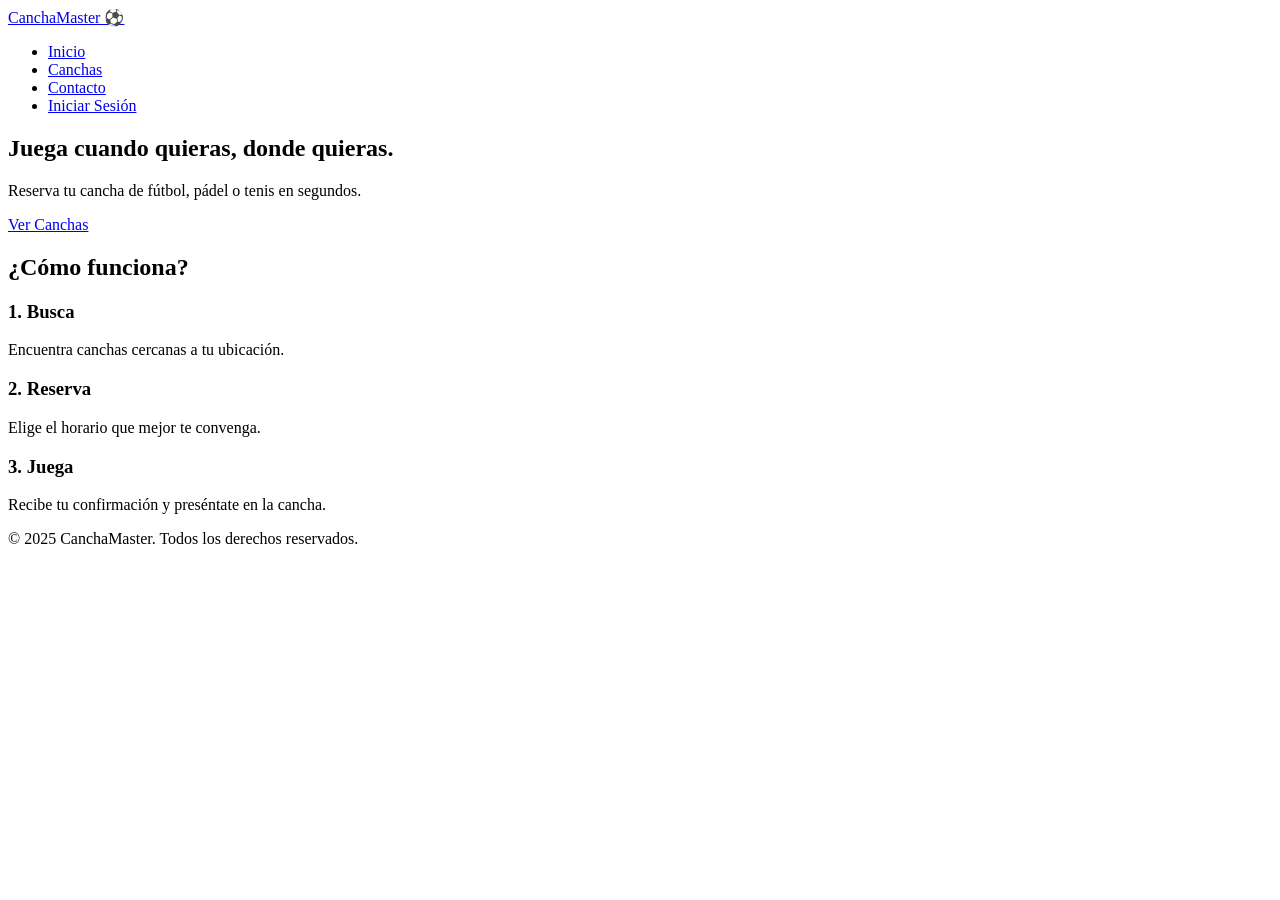
==== index.html @ c3189881 "Subiendo parte del Frontend" ====
<!DOCTYPE html>
<html lang="es">
<head>
    <meta charset="UTF-8">
    <meta name="viewport" content="width=device-width, initial-scale=1.0">
    <title>CanchaMaster | Inicio</title>
    <link rel="stylesheet" href="css/style.css">
</head>
<body>
    <header class="main-header">
        <div class="container nav-container">
            <a href="index.html" class="logo">CanchaMaster ⚽</a>
            <nav class="main-nav">
                <ul>
                    <li><a href="index.html" class="active">Inicio</a></li>
                    <li><a href="canchas.html">Canchas</a></li>
                    <li><a href="contacto.html">Contacto</a></li>
                    <li><a href="login.html" class="btn-nav">Iniciar Sesión</a></li>
                </ul>
            </nav>
        </div>
    </header>

    <main>
        <section class="hero">
            <div class="container hero-content">
                <h1>Juega cuando quieras, donde quieras.</h1>
                <p>Reserva tu cancha de fútbol, pádel o tenis en segundos.</p>
                <a href="canchas.html" class="btn btn-primary">Ver Canchas</a>
            </div>
        </section>

        <section class="container features">
            <h2>¿Cómo funciona?</h2>
            <div class="grid-3">
                <article class="feature-item">
                    <h3>1. Busca</h3>
                    <p>Encuentra canchas cercanas a tu ubicación.</p>
                </article>
                <article class="feature-item">
                    <h3>2. Reserva</h3>
                    <p>Elige el horario que mejor te convenga.</p>
                </article>
                <article class="feature-item">
                    <h3>3. Juega</h3>
                    <p>Recibe tu confirmación y preséntate en la cancha.</p>
                </article>
            </div>
        </section>
    </main>

    <footer>
        <div class="container">
            <p>&copy; 2025 CanchaMaster. Todos los derechos reservados.</p>
        </div>
    </footer>
</body>
</html>
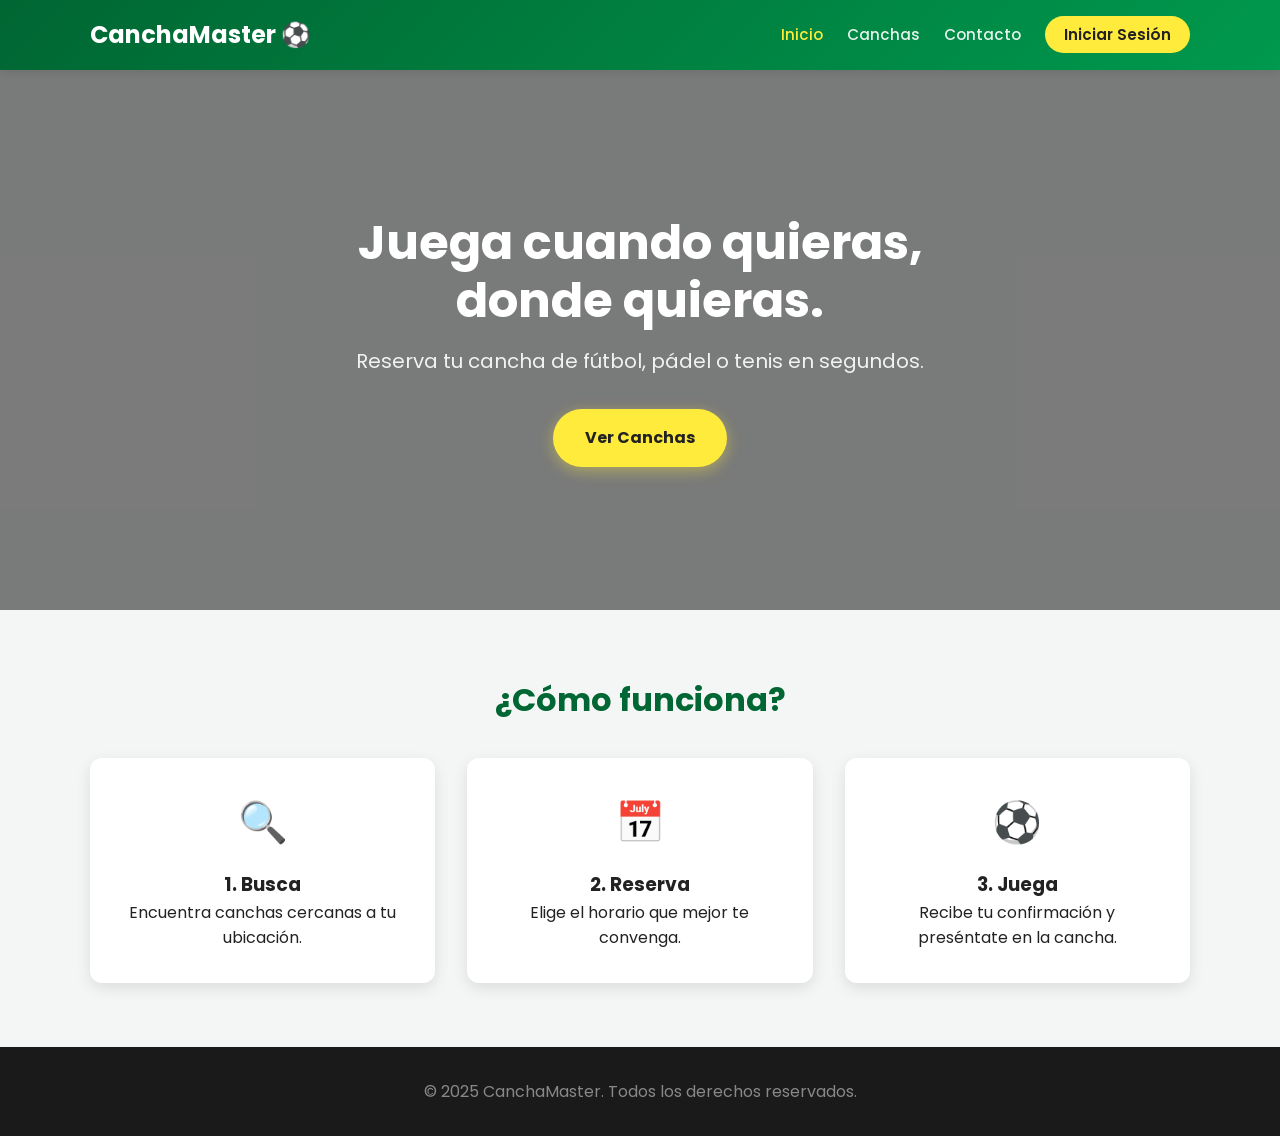
==== commit b34cf832: "Version final" ====
--- a/index.html
+++ b/index.html
@@ -15,7 +15,7 @@
                     <li><a href="index.html" class="active">Inicio</a></li>
                     <li><a href="canchas.html">Canchas</a></li>
                     <li><a href="contacto.html">Contacto</a></li>
-                    <li><a href="login.html" class="btn-nav">Iniciar Sesión</a></li>
+                    <li><a href="login.html" class="btn btn-nav">Iniciar Sesión</a></li>
                 </ul>
             </nav>
         </div>
@@ -23,25 +23,29 @@
 
     <main>
         <section class="hero">
-            <div class="container hero-content">
-                <h1>Juega cuando quieras, donde quieras.</h1>
-                <p>Reserva tu cancha de fútbol, pádel o tenis en segundos.</p>
-                <a href="canchas.html" class="btn btn-primary">Ver Canchas</a>
+            <div class="hero-overlay"> <div class="container hero-content">
+                    <h1>Juega cuando quieras, donde quieras.</h1>
+                    <p>Reserva tu cancha de fútbol, pádel o tenis en segundos.</p>
+                    <a href="canchas.html" class="btn btn-primary">Ver Canchas</a>
+                </div>
             </div>
         </section>
 
         <section class="container features">
-            <h2>¿Cómo funciona?</h2>
-            <div class="grid-3">
+            <h2 class="section-title">¿Cómo funciona?</h2>
+            <div class="grid-3 features-grid">
                 <article class="feature-item">
+                    <div class="icon">🔍</div>
                     <h3>1. Busca</h3>
                     <p>Encuentra canchas cercanas a tu ubicación.</p>
                 </article>
                 <article class="feature-item">
+                    <div class="icon">📅</div>
                     <h3>2. Reserva</h3>
                     <p>Elige el horario que mejor te convenga.</p>
                 </article>
                 <article class="feature-item">
+                    <div class="icon">⚽</div>
                     <h3>3. Juega</h3>
                     <p>Recibe tu confirmación y preséntate en la cancha.</p>
                 </article>
@@ -49,10 +53,12 @@
         </section>
     </main>
 
-    <footer>
+    <footer class="main-footer">
         <div class="container">
             <p>&copy; 2025 CanchaMaster. Todos los derechos reservados.</p>
         </div>
     </footer>
+    
+    <script src="js/app.js" defer></script>
 </body>
 </html>
--- a/css/style.css
+++ b/css/style.css
@@ -0,0 +1,445 @@
+/* === 🎨 VARIABLES Y RESET === */
+@import url('https://fonts.googleapis.com/css2?family=Poppins:wght@300;400;600;700&display=swap');
+
+:root {
+  --primary-color: #006633;
+  --primary-dark: #004d26;
+  --accent-color: #ffeb3b;
+  --accent-hover: #fdd835;
+  --text-dark: #222;
+  --text-light: #666;
+  --bg-light: #f4f6f5;
+  --white: #ffffff;
+  --shadow: 0 5px 15px rgba(0, 0, 0, 0.1);
+  --radius: 12px;
+}
+
+* {
+  margin: 0;
+  padding: 0;
+  box-sizing: border-box;
+  font-family: "Poppins", sans-serif;
+}
+
+body {
+  background-color: var(--bg-light);
+  color: var(--text-dark);
+  line-height: 1.6;
+  display: flex;
+  flex-direction: column;
+  min-height: 100vh; /* Asegura que el footer baje */
+}
+
+/* === 🧭 LAYOUT PRINCIPAL === */
+.container {
+  width: 90%;
+  max-width: 1100px;
+  margin: 0 auto;
+}
+
+main {
+  flex: 1; /* Empuja el footer hacia abajo */
+}
+
+/* === ⚽ ENCABEZADO === */
+.main-header {
+  background: linear-gradient(135deg, var(--primary-color), #00994d);
+  color: var(--white);
+  padding: 1rem 0;
+  position: sticky;
+  top: 0;
+  z-index: 100;
+  box-shadow: 0 2px 10px rgba(0,0,0,0.1);
+}
+
+.nav-container {
+  display: flex;
+  justify-content: space-between;
+  align-items: center;
+}
+
+.logo {
+  font-size: 1.5rem;
+  font-weight: 700;
+  color: var(--white);
+  text-decoration: none;
+  display: flex;
+  align-items: center;
+  gap: 8px;
+}
+
+.main-nav ul {
+  display: flex;
+  list-style: none;
+  gap: 1.5rem;
+  align-items: center;
+}
+
+.main-nav a {
+  color: rgba(255, 255, 255, 0.9);
+  text-decoration: none;
+  font-weight: 500;
+  font-size: 0.95rem;
+  transition: color 0.3s;
+}
+
+.main-nav a:hover,
+.main-nav a.active {
+  color: var(--accent-color);
+}
+
+.btn-nav {
+  background: var(--accent-color);
+  color: var(--text-dark) !important; /* Fuerza el color negro */
+  padding: 0.5rem 1.2rem;
+  border-radius: 50px;
+  font-weight: 600 !important;
+  transition: transform 0.2s, background 0.3s;
+}
+
+.btn-nav:hover {
+  background: var(--accent-hover);
+  transform: translateY(-2px);
+}
+
+/* === 🏟️ HERO SECTION === */
+.hero {
+  background: url("https://images.unsplash.com/photo-1529900748604-07564a03e7a6?auto=format&fit=crop&w=1600&q=80") center/cover no-repeat;
+  color: var(--white);
+  text-align: center;
+  position: relative;
+  /* Altura mínima para verse imponente */
+  min-height: 60vh; 
+  display: flex;
+  align-items: center;
+  justify-content: center;
+}
+
+.hero-overlay {
+  background: rgba(0, 0, 0, 0.5); /* Oscurece la imagen */
+  width: 100%;
+  height: 100%;
+  position: absolute;
+  top: 0;
+  left: 0;
+  display: flex;
+  align-items: center;
+  justify-content: center;
+}
+
+.hero-content {
+  position: relative;
+  z-index: 2;
+  max-width: 700px;
+}
+
+.hero h1 {
+  font-size: 3rem;
+  margin-bottom: 1rem;
+  line-height: 1.2;
+}
+
+.hero p {
+  font-size: 1.25rem;
+  margin-bottom: 2rem;
+  opacity: 0.9;
+}
+
+.btn-primary {
+  display: inline-block;
+  background: var(--accent-color);
+  color: var(--text-dark);
+  padding: 1rem 2rem;
+  border-radius: 50px;
+  text-decoration: none;
+  font-weight: 700;
+  border: none;
+  cursor: pointer;
+  transition: all 0.3s ease;
+  box-shadow: 0 4px 15px rgba(255, 235, 59, 0.4);
+}
+
+.btn-primary:hover {
+  background: var(--accent-hover);
+  transform: translateY(-3px);
+  box-shadow: 0 6px 20px rgba(255, 235, 59, 0.6);
+}
+
+.btn-block {
+  display: block;
+  width: 100%;
+  text-align: center;
+}
+
+/* === ⚙️ SECCIONES GENERALES === */
+.page-title {
+  text-align: center;
+  color: var(--primary-color);
+  margin-bottom: 0.5rem;
+  font-size: 2.2rem;
+}
+
+.page-subtitle {
+  text-align: center;
+  color: var(--text-light);
+  margin-bottom: 3rem;
+}
+
+.section-title {
+    text-align: center;
+    font-size: 2rem;
+    margin-bottom: 2rem;
+    color: var(--primary-color);
+}
+
+/* Features Grid */
+.features {
+    padding: 4rem 0;
+}
+.features-grid {
+    display: grid;
+    grid-template-columns: repeat(auto-fit, minmax(250px, 1fr));
+    gap: 2rem;
+}
+.feature-item {
+    background: var(--white);
+    padding: 2rem;
+    border-radius: var(--radius);
+    text-align: center;
+    box-shadow: var(--shadow);
+    transition: transform 0.3s;
+}
+.feature-item:hover {
+    transform: translateY(-5px);
+}
+.feature-item .icon {
+    font-size: 2.5rem;
+    margin-bottom: 1rem;
+}
+
+/* === 🏐 TARJETAS DE CANCHAS === */
+.canchas-grid {
+  display: grid;
+  grid-template-columns: repeat(auto-fill, minmax(300px, 1fr));
+  gap: 2rem;
+  margin-bottom: 3rem;
+}
+
+.cancha-card {
+  background: var(--white);
+  border-radius: var(--radius);
+  overflow: hidden; /* Para que la imagen respete el borde redondeado */
+  box-shadow: var(--shadow);
+  transition: transform 0.3s, box-shadow 0.3s;
+  display: flex;
+  flex-direction: column;
+}
+
+.cancha-card:hover {
+  transform: translateY(-5px);
+  box-shadow: 0 10px 25px rgba(0,0,0,0.15);
+}
+
+.card-image {
+  height: 200px;
+  position: relative;
+}
+
+.card-image img {
+  width: 100%;
+  height: 100%;
+  object-fit: cover;
+}
+
+.badge {
+  position: absolute;
+  top: 10px;
+  right: 10px;
+  background: var(--accent-color);
+  color: var(--text-dark);
+  padding: 4px 10px;
+  border-radius: 20px;
+  font-size: 0.8rem;
+  font-weight: 700;
+}
+
+.card-content {
+  padding: 1.5rem;
+  flex: 1; /* Ocupa el espacio restante */
+  display: flex;
+  flex-direction: column;
+}
+
+.card-content h2 {
+  font-size: 1.3rem;
+  margin-bottom: 0.5rem;
+  color: var(--primary-color);
+}
+
+.card-content p {
+  font-size: 0.9rem;
+  color: var(--text-light);
+  margin-bottom: 1rem;
+  flex-grow: 1;
+}
+
+.card-content .price {
+  font-size: 1.1rem;
+  color: var(--text-dark);
+  margin-bottom: 1.5rem;
+}
+
+/* === 📅 RESERVA LAYOUT (2 Columnas) === */
+.reserva-layout {
+  display: grid;
+  grid-template-columns: 2fr 1fr; /* Izquierda ancho, derecha angosto */
+  gap: 2rem;
+  align-items: start;
+}
+
+.reserva-form-container {
+  background: var(--white);
+  padding: 2rem;
+  border-radius: var(--radius);
+  box-shadow: var(--shadow);
+}
+
+.reserva-summary {
+  background: var(--primary-color);
+  color: var(--white);
+  padding: 2rem;
+  border-radius: var(--radius);
+  box-shadow: var(--shadow);
+  position: sticky;
+  top: 100px; /* Se queda fijo al hacer scroll */
+}
+
+.reserva-summary h3 {
+  border-bottom: 1px solid rgba(255,255,255,0.3);
+  padding-bottom: 1rem;
+  margin-bottom: 1rem;
+}
+
+/* === 📝 FORMULARIOS === */
+.form-group {
+  margin-bottom: 1.2rem;
+}
+
+.form-row {
+  display: grid;
+  grid-template-columns: 1fr 1fr;
+  gap: 1rem;
+}
+
+label {
+  display: block;
+  margin-bottom: 0.5rem;
+  font-weight: 600;
+  font-size: 0.9rem;
+}
+
+.form-control {
+  width: 100%;
+  padding: 0.8rem;
+  border: 1px solid #ddd;
+  border-radius: 8px;
+  font-size: 1rem;
+  transition: border-color 0.3s;
+}
+
+.form-control:focus {
+  outline: none;
+  border-color: var(--primary-color);
+  box-shadow: 0 0 0 3px rgba(0, 102, 51, 0.1);
+}
+
+fieldset {
+  border: 1px solid #eee;
+  border-radius: 8px;
+  padding: 1.5rem;
+  margin-bottom: 2rem;
+}
+
+legend {
+  padding: 0 10px;
+  color: var(--primary-color);
+  font-weight: 700;
+}
+
+/* === 🔐 LOGIN / AUTH CENTERED === */
+.flex-center {
+  display: flex;
+  align-items: center;
+  justify-content: center;
+  min-height: 70vh; /* Centrado vertical */
+}
+
+.auth-card {
+  background: var(--white);
+  padding: 2.5rem;
+  border-radius: var(--radius);
+  box-shadow: var(--shadow);
+  width: 100%;
+  max-width: 400px;
+  text-align: center;
+}
+
+.auth-card h1 {
+  margin-bottom: 1.5rem;
+  color: var(--primary-color);
+}
+
+.auth-footer {
+  margin-top: 1.5rem;
+  font-size: 0.9rem;
+}
+
+.auth-footer a {
+  color: var(--primary-color);
+  font-weight: 600;
+}
+
+/* === 🦶 FOOTER === */
+.main-footer {
+  background: #1a1a1a;
+  color: #888;
+  text-align: center;
+  padding: 2rem 0;
+  margin-top: auto;
+}
+
+/* === 📱 RESPONSIVE MEDIA QUERIES === */
+@media (max-width: 768px) {
+  /* Navegación Móvil */
+  .nav-container {
+    flex-direction: column;
+    gap: 1rem;
+  }
+  
+  .main-nav ul {
+    gap: 1rem;
+    font-size: 0.9rem;
+    flex-wrap: wrap; /* Permitir que bajen si no caben */
+    justify-content: center;
+  }
+
+  /* Hero */
+  .hero h1 {
+    font-size: 2rem;
+  }
+
+  /* Reserva */
+  .reserva-layout {
+    grid-template-columns: 1fr; /* Una sola columna en móvil */
+  }
+
+  .reserva-summary {
+    position: static; /* Ya no es fijo */
+    order: -1; /* Poner el resumen arriba si se desea, o quitar para abajo */
+    margin-bottom: 2rem;
+  }
+  
+  .form-row {
+    grid-template-columns: 1fr; /* Inputs de fecha/hora apilados */
+  }
+}
